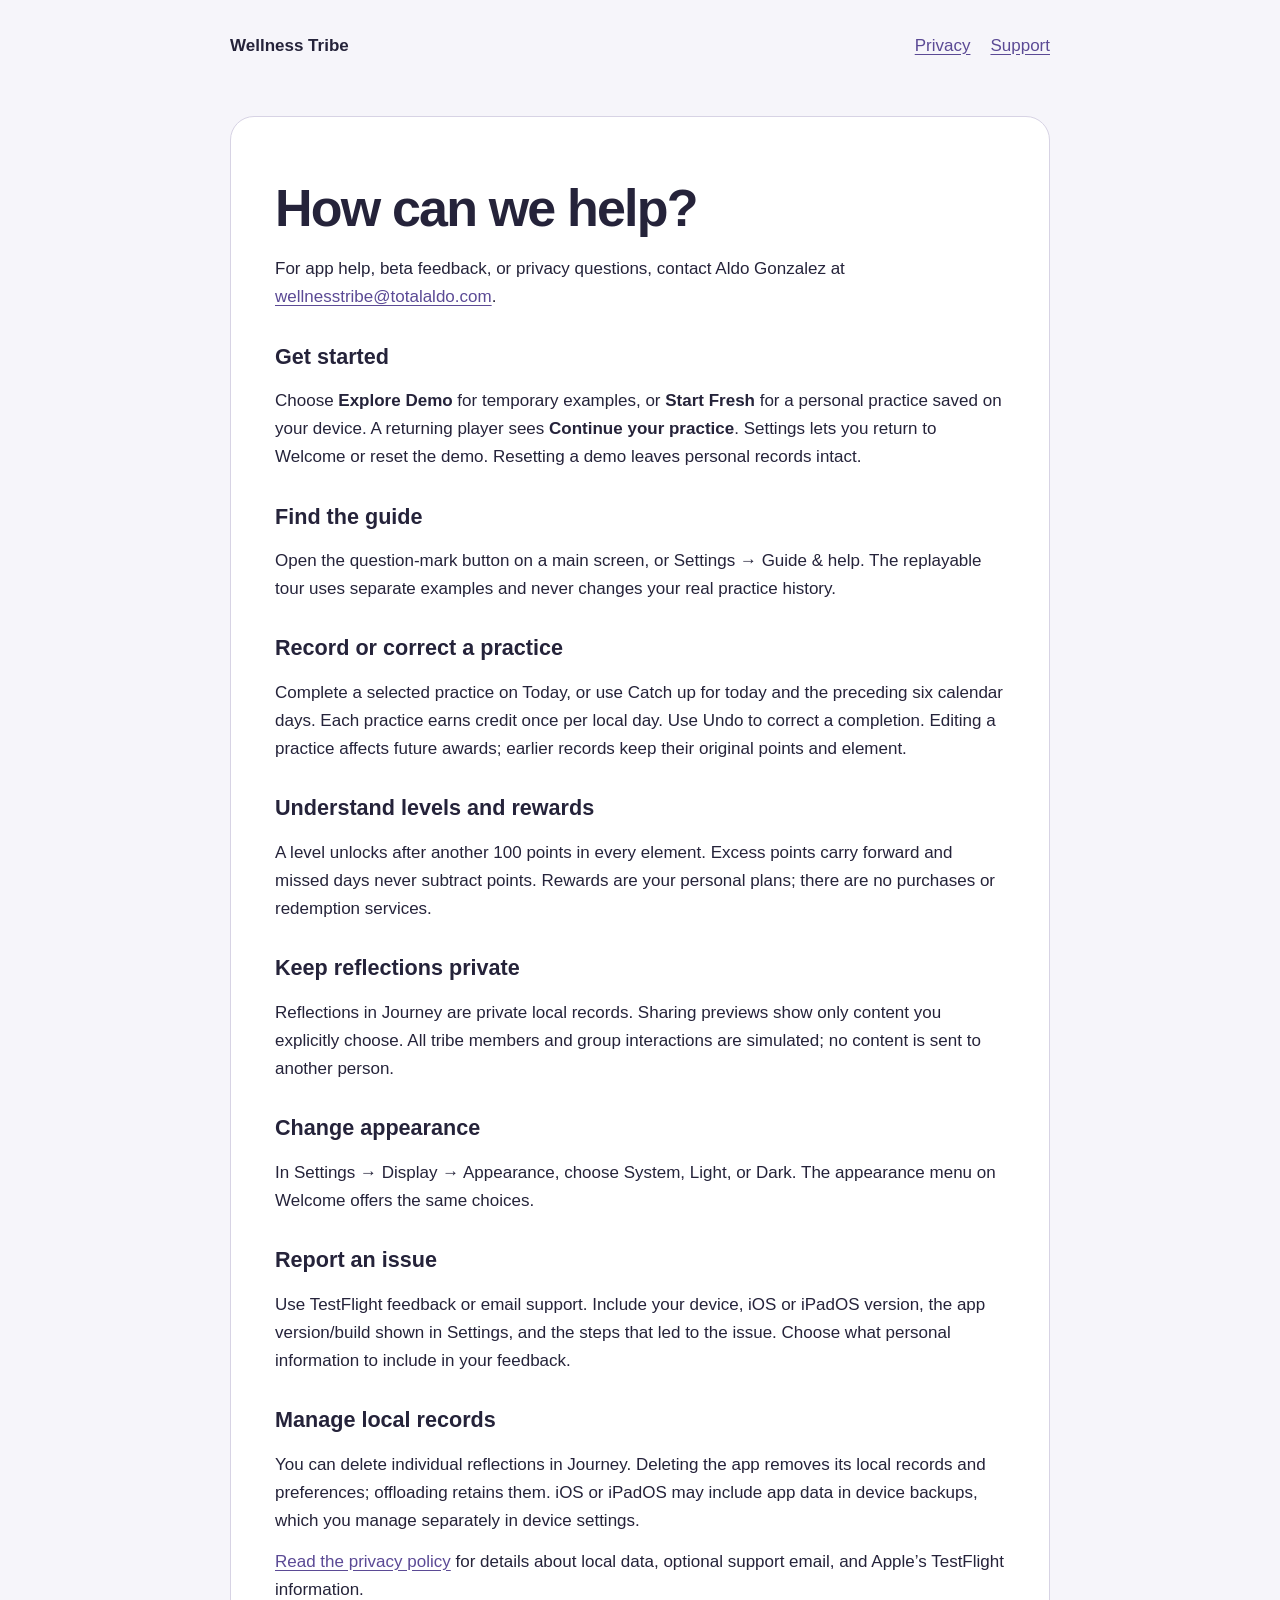
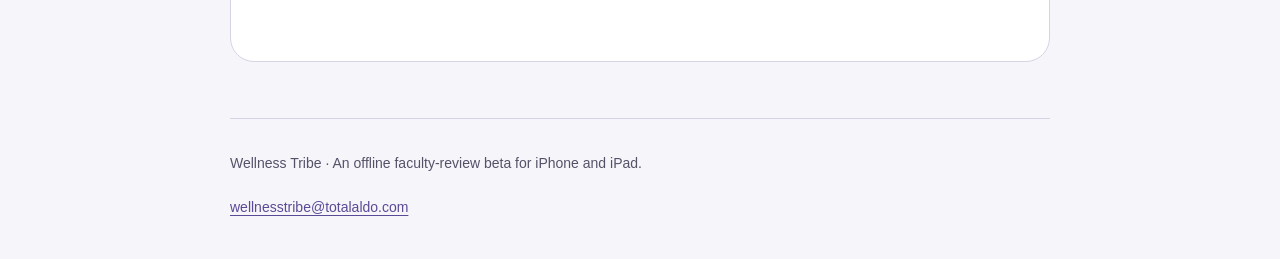
==== support/index.html @ be36bc8e "Publish Wellness Tribe privacy and support documentation" ====
<!doctype html>
<html lang="en">
<head>
<meta charset="utf-8"><meta name="viewport" content="width=device-width, initial-scale=1">
<meta name="description" content="Wellness Tribe: offline wellness practices for iPhone and iPad. Privacy information and app support.">
<title>Support · Wellness Tribe</title>
<link rel="stylesheet" href="../site.css"><link rel="icon" type="image/png" href="../assets/app-icon.png">
</head>
<body>
<a class="skip" href="#main">Skip to content</a>
<header><a class="brand" href="../">Wellness Tribe</a><nav aria-label="Main navigation"><a href="../privacy/">Privacy</a><a href="../support/">Support</a></nav></header>
<main id="main"><article class="panel">
<h1>How can we help?</h1>
<p>For app help, beta feedback, or privacy questions, contact Aldo Gonzalez at <a href="mailto:wellnesstribe@totalaldo.com">wellnesstribe@totalaldo.com</a>.</p>
<h2>Get started</h2><p>Choose <strong>Explore Demo</strong> for temporary examples, or <strong>Start Fresh</strong> for a personal practice saved on your device. A returning player sees <strong>Continue your practice</strong>. Settings lets you return to Welcome or reset the demo. Resetting a demo leaves personal records intact.</p>
<h2>Find the guide</h2><p>Open the question-mark button on a main screen, or Settings → Guide &amp; help. The replayable tour uses separate examples and never changes your real practice history.</p>
<h2>Record or correct a practice</h2><p>Complete a selected practice on Today, or use Catch up for today and the preceding six calendar days. Each practice earns credit once per local day. Use Undo to correct a completion. Editing a practice affects future awards; earlier records keep their original points and element.</p>
<h2>Understand levels and rewards</h2><p>A level unlocks after another 100 points in every element. Excess points carry forward and missed days never subtract points. Rewards are your personal plans; there are no purchases or redemption services.</p>
<h2>Keep reflections private</h2><p>Reflections in Journey are private local records. Sharing previews show only content you explicitly choose. All tribe members and group interactions are simulated; no content is sent to another person.</p>
<h2>Change appearance</h2><p>In Settings → Display → Appearance, choose System, Light, or Dark. The appearance menu on Welcome offers the same choices.</p>
<h2>Report an issue</h2><p>Use TestFlight feedback or email support. Include your device, iOS or iPadOS version, the app version/build shown in Settings, and the steps that led to the issue. Choose what personal information to include in your feedback.</p>
<h2>Manage local records</h2><p>You can delete individual reflections in Journey. Deleting the app removes its local records and preferences; offloading retains them. iOS or iPadOS may include app data in device backups, which you manage separately in device settings.</p>
<p><a href="../privacy/">Read the privacy policy</a> for details about local data, optional support email, and Apple’s TestFlight information.</p>
</article></main>
<footer><p>Wellness Tribe · An offline faculty-review beta for iPhone and iPad.</p><a href="mailto:wellnesstribe@totalaldo.com">wellnesstribe@totalaldo.com</a></footer>
</body></html>
---- site.css ----
:root { color-scheme: light dark; --bg:#f6f5fa; --panel:#fff; --text:#25233a; --muted:#555268; --accent:#5b4a95; --border:#d7d3e4; --sage:#6b4596; --scholar:#265ca0; --warrior:#98511d; --alchemist:#126e70; font-family:ui-rounded,-apple-system,BlinkMacSystemFont,"Segoe UI",sans-serif; }
@media (prefers-color-scheme:dark) { :root { --bg:#171622; --panel:#242231; --text:#f5f1ff; --muted:#cbc5d9; --accent:#c6b5ff; --border:#504a60; --sage:#d4afff; --scholar:#a1c5ff; --warrior:#ffc496; --alchemist:#8cdddd; } }
* { box-sizing:border-box; }
body { margin:0; color:var(--text); background:var(--bg); font-size:1.0625rem; line-height:1.65; }
a { color:var(--accent); text-underline-offset:0.2em; }
a:focus-visible { outline:3px solid var(--accent); outline-offset:5px; border-radius:4px; }
.skip { position:absolute; top:-6rem; left:1rem; padding:.5rem; background:var(--panel); }
.skip:focus { top:1rem; }
header,main,footer { width:min(820px,calc(100% - 40px)); margin-inline:auto; }
header { display:flex; justify-content:space-between; align-items:center; flex-wrap:wrap; gap:1rem; padding-block:24px; }
.brand { font-weight:750; color:var(--text); text-decoration:none; }
nav { display:flex; flex-wrap:wrap; gap:1.25rem; }
nav a { padding-block:8px; }
main { padding-block:24px 56px; }
.panel { background:var(--panel); border:1px solid var(--border); border-radius:24px; padding:clamp(22px,5vw,44px); }
h1,h2,h3 { line-height:1.2; }
h1 { font-size:clamp(2rem,6vw,3.25rem); letter-spacing:-.035em; margin:16px 0; }
h2 { font-size:1.35rem; margin-top:2rem; }
h3 { font-size:1.0625rem; margin:0 0 .35rem; }
p { margin:.8rem 0; }
.meta,.intro,footer { color:var(--muted); }
.eyebrow { font-size:.875rem; font-weight:650; color:var(--accent); }
.app-icon { display:block; width:88px; height:88px; border-radius:20px; }
.cards { display:grid; grid-template-columns:repeat(2,minmax(0,1fr)); gap:14px; margin-top:26px; }
.card { display:block; border:1px solid var(--border); border-radius:16px; padding:20px; color:var(--text); text-decoration:none; background:var(--panel); }
.card strong { display:block; }
.card span { color:var(--muted); font-size:.9375rem; }
a.card:hover { border-color:var(--accent); }
.elements { list-style:none; display:grid; grid-template-columns:repeat(2,minmax(0,1fr)); gap:18px; padding:0; margin:28px 0; }
.elements li { padding-left:14px; border-left:4px solid var(--element); }
.elements span { color:var(--muted); font-size:.9375rem; }
footer { border-top:1px solid var(--border); padding-block:20px 32px; font-size:.875rem; }
footer a { display:inline-block; padding-block:8px; }
@media(max-width:480px) { .cards,.elements { grid-template-columns:1fr; } header,main,footer { width:calc(100% - 28px); } }
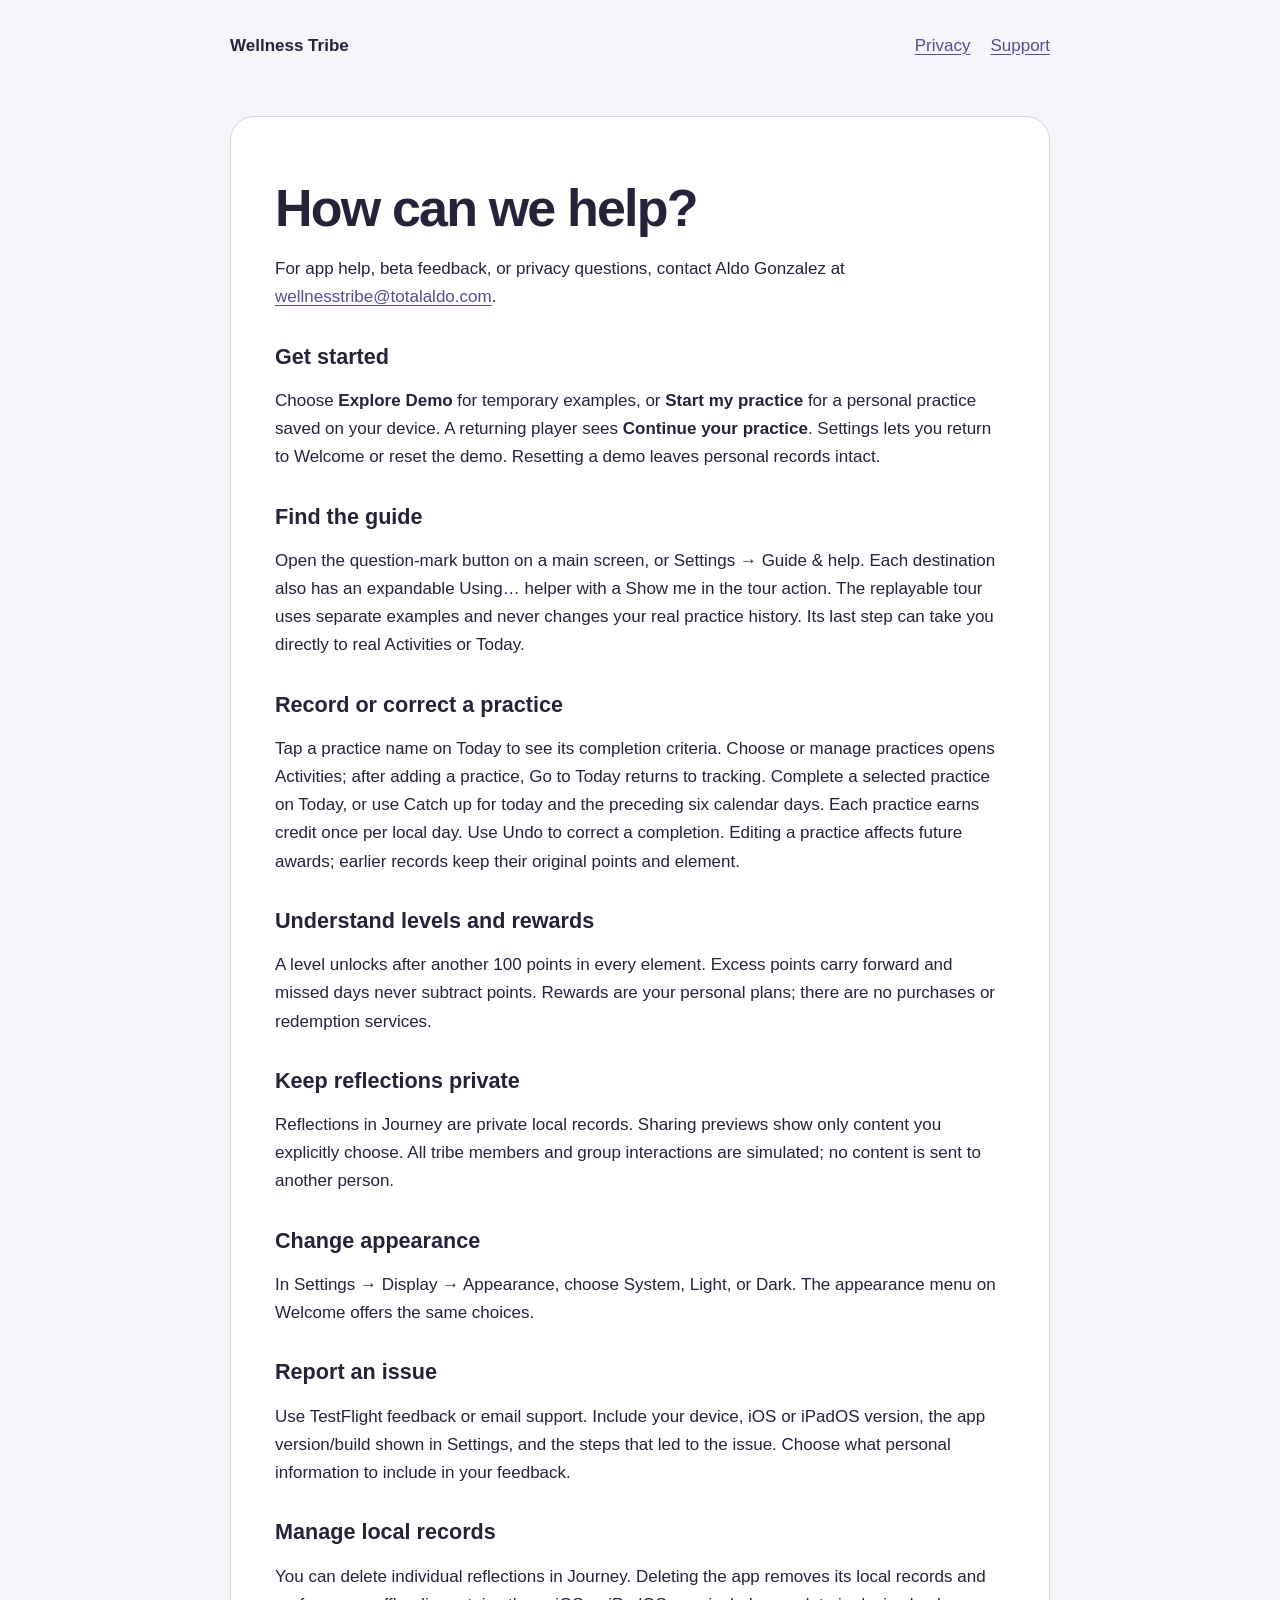
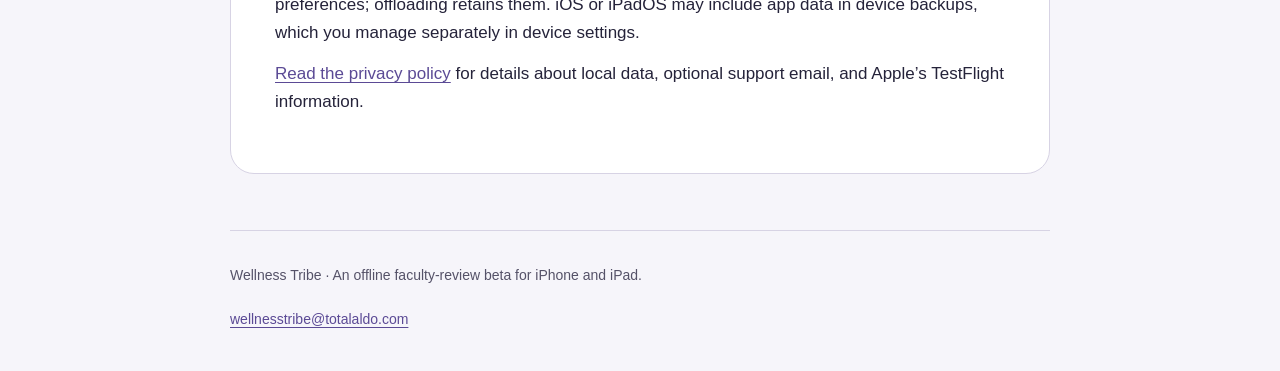
==== commit 0eaf79ca: "Update support for contextual helpers and clearer practice navigation" ====
--- a/support/index.html
+++ b/support/index.html
@@ -12,9 +12,9 @@
 <main id="main"><article class="panel">
 <h1>How can we help?</h1>
 <p>For app help, beta feedback, or privacy questions, contact Aldo Gonzalez at <a href="mailto:wellnesstribe@totalaldo.com">wellnesstribe@totalaldo.com</a>.</p>
-<h2>Get started</h2><p>Choose <strong>Explore Demo</strong> for temporary examples, or <strong>Start Fresh</strong> for a personal practice saved on your device. A returning player sees <strong>Continue your practice</strong>. Settings lets you return to Welcome or reset the demo. Resetting a demo leaves personal records intact.</p>
-<h2>Find the guide</h2><p>Open the question-mark button on a main screen, or Settings → Guide &amp; help. The replayable tour uses separate examples and never changes your real practice history.</p>
-<h2>Record or correct a practice</h2><p>Complete a selected practice on Today, or use Catch up for today and the preceding six calendar days. Each practice earns credit once per local day. Use Undo to correct a completion. Editing a practice affects future awards; earlier records keep their original points and element.</p>
+<h2>Get started</h2><p>Choose <strong>Explore Demo</strong> for temporary examples, or <strong>Start my practice</strong> for a personal practice saved on your device. A returning player sees <strong>Continue your practice</strong>. Settings lets you return to Welcome or reset the demo. Resetting a demo leaves personal records intact.</p>
+<h2>Find the guide</h2><p>Open the question-mark button on a main screen, or Settings → Guide &amp; help. Each destination also has an expandable Using… helper with a Show me in the tour action. The replayable tour uses separate examples and never changes your real practice history. Its last step can take you directly to real Activities or Today.</p>
+<h2>Record or correct a practice</h2><p>Tap a practice name on Today to see its completion criteria. Choose or manage practices opens Activities; after adding a practice, Go to Today returns to tracking. Complete a selected practice on Today, or use Catch up for today and the preceding six calendar days. Each practice earns credit once per local day. Use Undo to correct a completion. Editing a practice affects future awards; earlier records keep their original points and element.</p>
 <h2>Understand levels and rewards</h2><p>A level unlocks after another 100 points in every element. Excess points carry forward and missed days never subtract points. Rewards are your personal plans; there are no purchases or redemption services.</p>
 <h2>Keep reflections private</h2><p>Reflections in Journey are private local records. Sharing previews show only content you explicitly choose. All tribe members and group interactions are simulated; no content is sent to another person.</p>
 <h2>Change appearance</h2><p>In Settings → Display → Appearance, choose System, Light, or Dark. The appearance menu on Welcome offers the same choices.</p>
--- a/site.css
+++ b/site.css
@@ -16,7 +16,7 @@
 h1,h2,h3 { line-height:1.2; }
 h1 { font-size:clamp(2rem,6vw,3.25rem); letter-spacing:-.035em; margin:16px 0; }
 h2 { font-size:1.35rem; margin-top:2rem; }
-h3 { font-size:1.0625rem; margin:0 0 .35rem; }
+.elements h2 { font-size:1.0625rem; margin:0 0 .35rem; }
 p { margin:.8rem 0; }
 .meta,.intro,footer { color:var(--muted); }
 .eyebrow { font-size:.875rem; font-weight:650; color:var(--accent); }
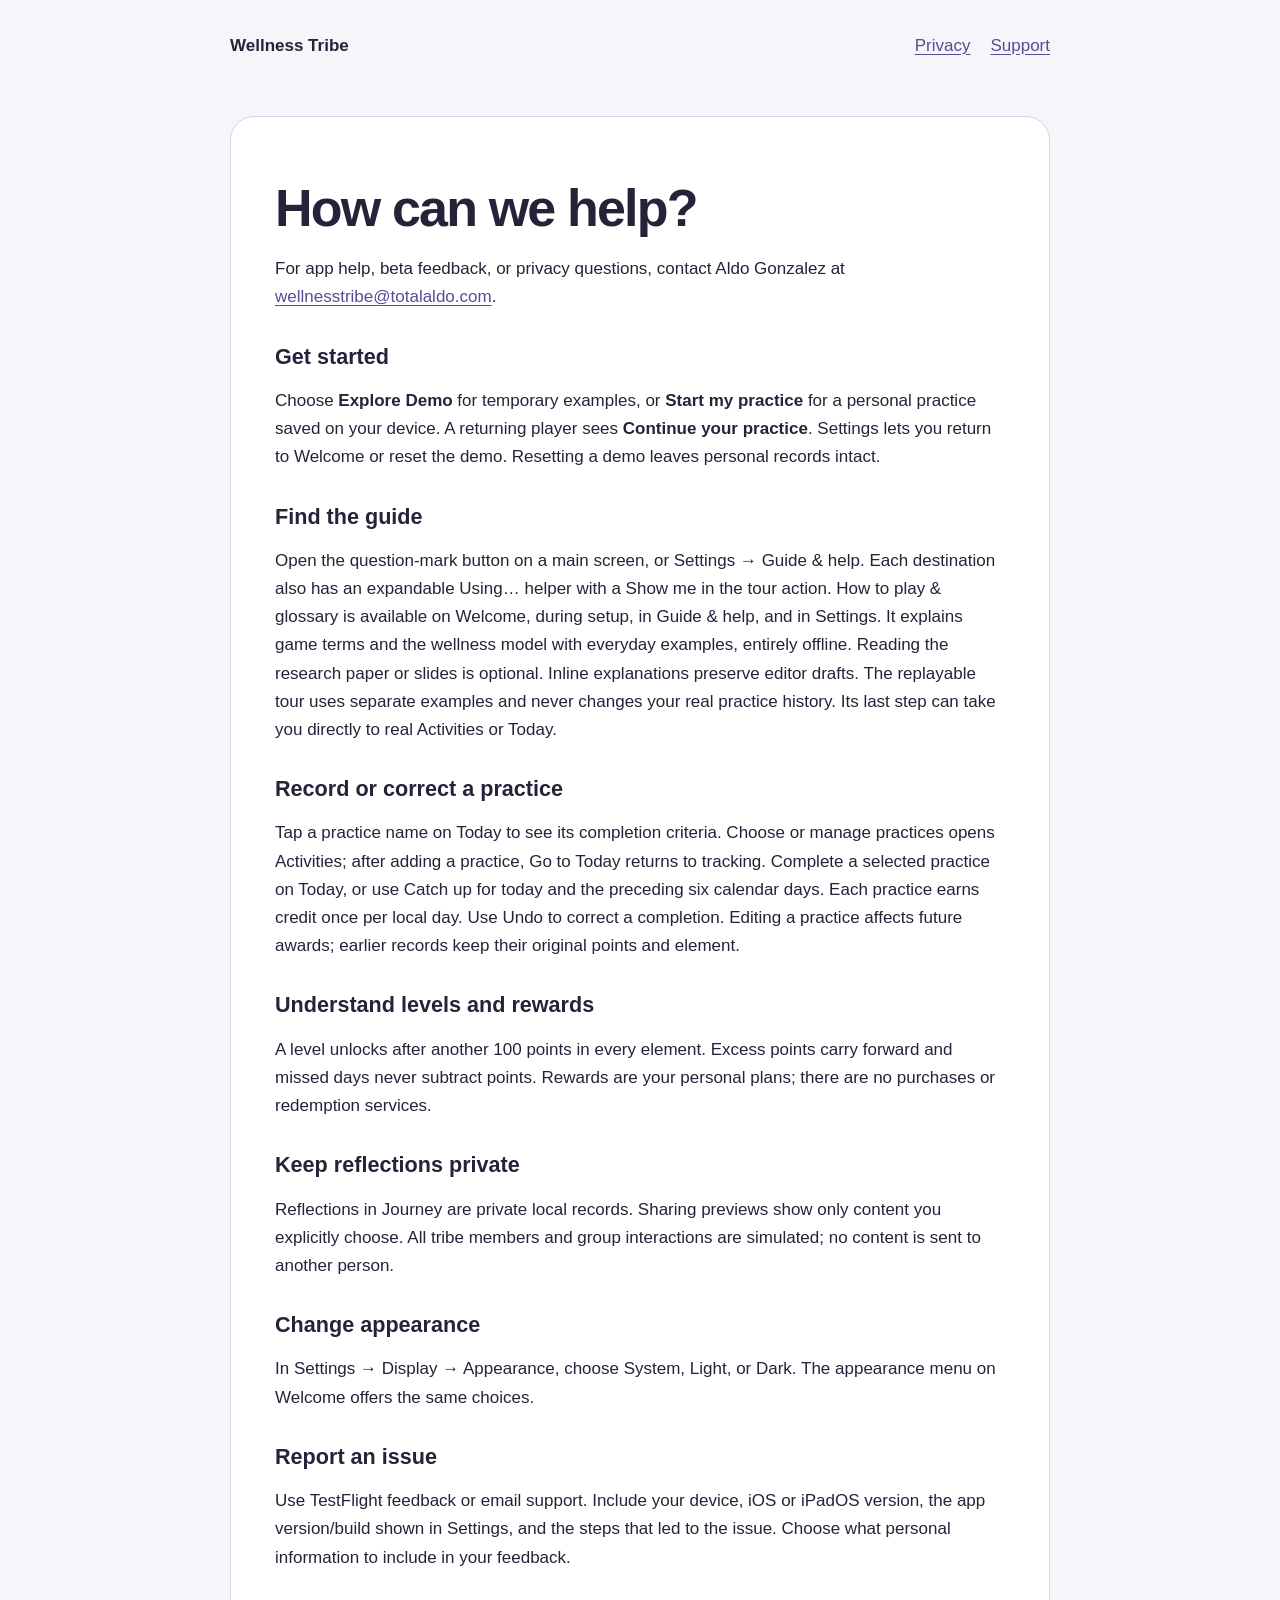
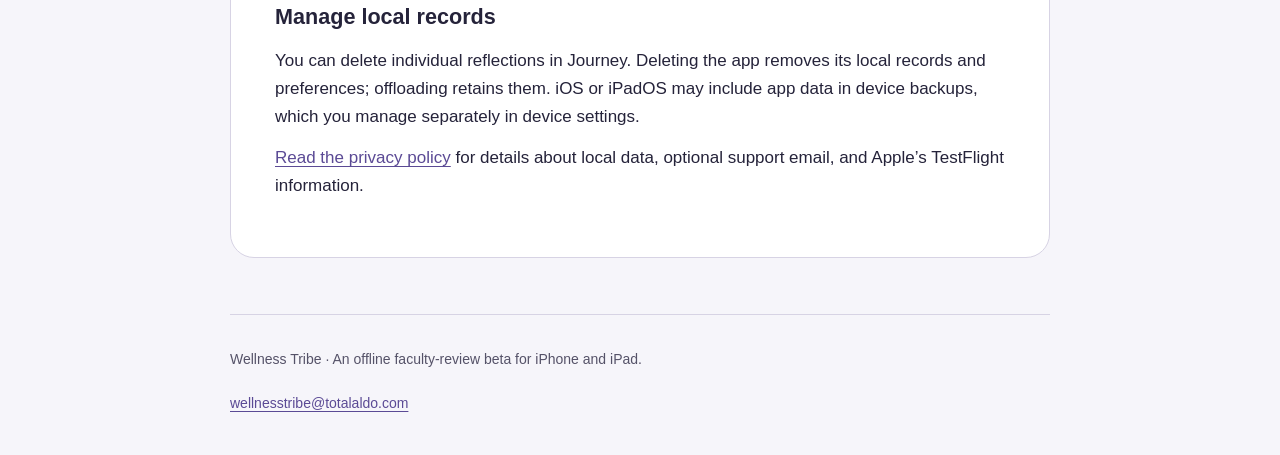
==== commit 221b391c: "Document the offline learning library and in-app glossary" ====
--- a/support/index.html
+++ b/support/index.html
@@ -13,7 +13,7 @@
 <h1>How can we help?</h1>
 <p>For app help, beta feedback, or privacy questions, contact Aldo Gonzalez at <a href="mailto:wellnesstribe@totalaldo.com">wellnesstribe@totalaldo.com</a>.</p>
 <h2>Get started</h2><p>Choose <strong>Explore Demo</strong> for temporary examples, or <strong>Start my practice</strong> for a personal practice saved on your device. A returning player sees <strong>Continue your practice</strong>. Settings lets you return to Welcome or reset the demo. Resetting a demo leaves personal records intact.</p>
-<h2>Find the guide</h2><p>Open the question-mark button on a main screen, or Settings → Guide &amp; help. Each destination also has an expandable Using… helper with a Show me in the tour action. The replayable tour uses separate examples and never changes your real practice history. Its last step can take you directly to real Activities or Today.</p>
+<h2>Find the guide</h2><p>Open the question-mark button on a main screen, or Settings → Guide &amp; help. Each destination also has an expandable Using… helper with a Show me in the tour action. How to play &amp; glossary is available on Welcome, during setup, in Guide &amp; help, and in Settings. It explains game terms and the wellness model with everyday examples, entirely offline. Reading the research paper or slides is optional. Inline explanations preserve editor drafts. The replayable tour uses separate examples and never changes your real practice history. Its last step can take you directly to real Activities or Today.</p>
 <h2>Record or correct a practice</h2><p>Tap a practice name on Today to see its completion criteria. Choose or manage practices opens Activities; after adding a practice, Go to Today returns to tracking. Complete a selected practice on Today, or use Catch up for today and the preceding six calendar days. Each practice earns credit once per local day. Use Undo to correct a completion. Editing a practice affects future awards; earlier records keep their original points and element.</p>
 <h2>Understand levels and rewards</h2><p>A level unlocks after another 100 points in every element. Excess points carry forward and missed days never subtract points. Rewards are your personal plans; there are no purchases or redemption services.</p>
 <h2>Keep reflections private</h2><p>Reflections in Journey are private local records. Sharing previews show only content you explicitly choose. All tribe members and group interactions are simulated; no content is sent to another person.</p>
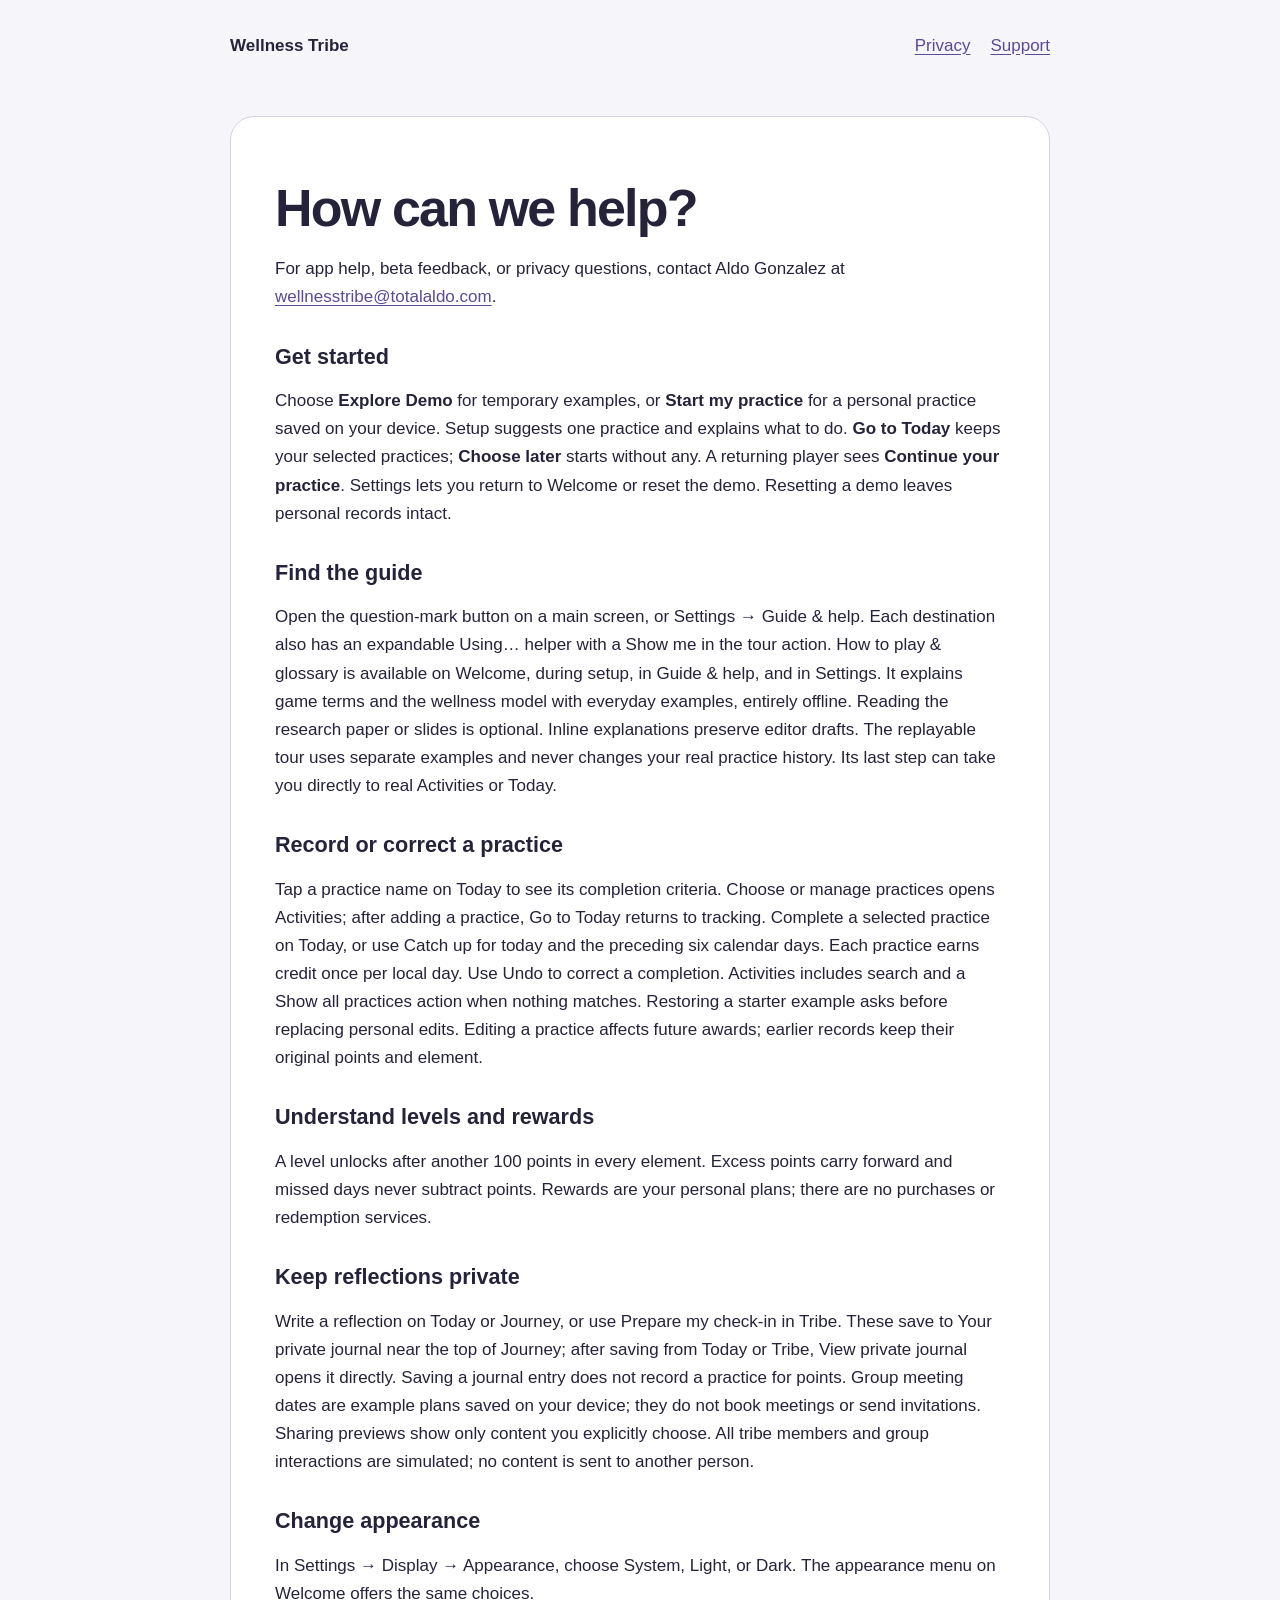
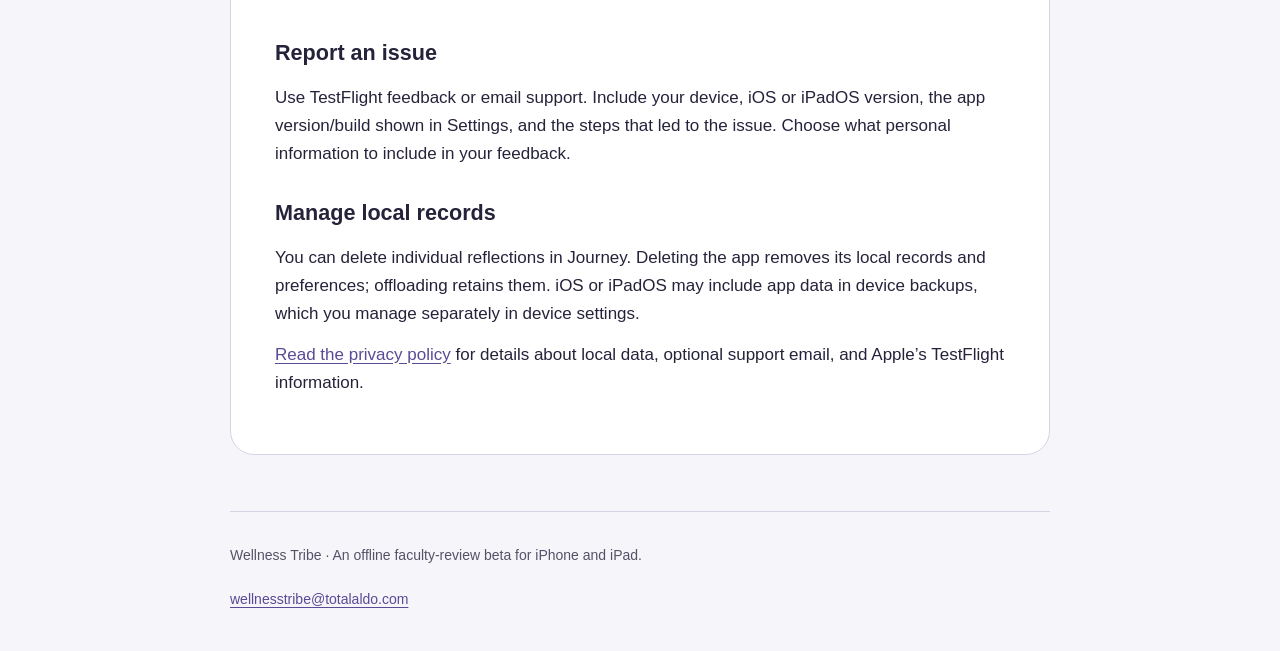
==== commit 1be1364e: "Clarify setup, journal navigation, and simulated group planning" ====
--- a/support/index.html
+++ b/support/index.html
@@ -12,11 +12,11 @@
 <main id="main"><article class="panel">
 <h1>How can we help?</h1>
 <p>For app help, beta feedback, or privacy questions, contact Aldo Gonzalez at <a href="mailto:wellnesstribe@totalaldo.com">wellnesstribe@totalaldo.com</a>.</p>
-<h2>Get started</h2><p>Choose <strong>Explore Demo</strong> for temporary examples, or <strong>Start my practice</strong> for a personal practice saved on your device. A returning player sees <strong>Continue your practice</strong>. Settings lets you return to Welcome or reset the demo. Resetting a demo leaves personal records intact.</p>
+<h2>Get started</h2><p>Choose <strong>Explore Demo</strong> for temporary examples, or <strong>Start my practice</strong> for a personal practice saved on your device. Setup suggests one practice and explains what to do. <strong>Go to Today</strong> keeps your selected practices; <strong>Choose later</strong> starts without any. A returning player sees <strong>Continue your practice</strong>. Settings lets you return to Welcome or reset the demo. Resetting a demo leaves personal records intact.</p>
 <h2>Find the guide</h2><p>Open the question-mark button on a main screen, or Settings → Guide &amp; help. Each destination also has an expandable Using… helper with a Show me in the tour action. How to play &amp; glossary is available on Welcome, during setup, in Guide &amp; help, and in Settings. It explains game terms and the wellness model with everyday examples, entirely offline. Reading the research paper or slides is optional. Inline explanations preserve editor drafts. The replayable tour uses separate examples and never changes your real practice history. Its last step can take you directly to real Activities or Today.</p>
-<h2>Record or correct a practice</h2><p>Tap a practice name on Today to see its completion criteria. Choose or manage practices opens Activities; after adding a practice, Go to Today returns to tracking. Complete a selected practice on Today, or use Catch up for today and the preceding six calendar days. Each practice earns credit once per local day. Use Undo to correct a completion. Editing a practice affects future awards; earlier records keep their original points and element.</p>
+<h2>Record or correct a practice</h2><p>Tap a practice name on Today to see its completion criteria. Choose or manage practices opens Activities; after adding a practice, Go to Today returns to tracking. Complete a selected practice on Today, or use Catch up for today and the preceding six calendar days. Each practice earns credit once per local day. Use Undo to correct a completion. Activities includes search and a Show all practices action when nothing matches. Restoring a starter example asks before replacing personal edits. Editing a practice affects future awards; earlier records keep their original points and element.</p>
 <h2>Understand levels and rewards</h2><p>A level unlocks after another 100 points in every element. Excess points carry forward and missed days never subtract points. Rewards are your personal plans; there are no purchases or redemption services.</p>
-<h2>Keep reflections private</h2><p>Reflections in Journey are private local records. Sharing previews show only content you explicitly choose. All tribe members and group interactions are simulated; no content is sent to another person.</p>
+<h2>Keep reflections private</h2><p>Write a reflection on Today or Journey, or use Prepare my check-in in Tribe. These save to Your private journal near the top of Journey; after saving from Today or Tribe, View private journal opens it directly. Saving a journal entry does not record a practice for points. Group meeting dates are example plans saved on your device; they do not book meetings or send invitations. Sharing previews show only content you explicitly choose. All tribe members and group interactions are simulated; no content is sent to another person.</p>
 <h2>Change appearance</h2><p>In Settings → Display → Appearance, choose System, Light, or Dark. The appearance menu on Welcome offers the same choices.</p>
 <h2>Report an issue</h2><p>Use TestFlight feedback or email support. Include your device, iOS or iPadOS version, the app version/build shown in Settings, and the steps that led to the issue. Choose what personal information to include in your feedback.</p>
 <h2>Manage local records</h2><p>You can delete individual reflections in Journey. Deleting the app removes its local records and preferences; offloading retains them. iOS or iPadOS may include app data in device backups, which you manage separately in device settings.</p>
